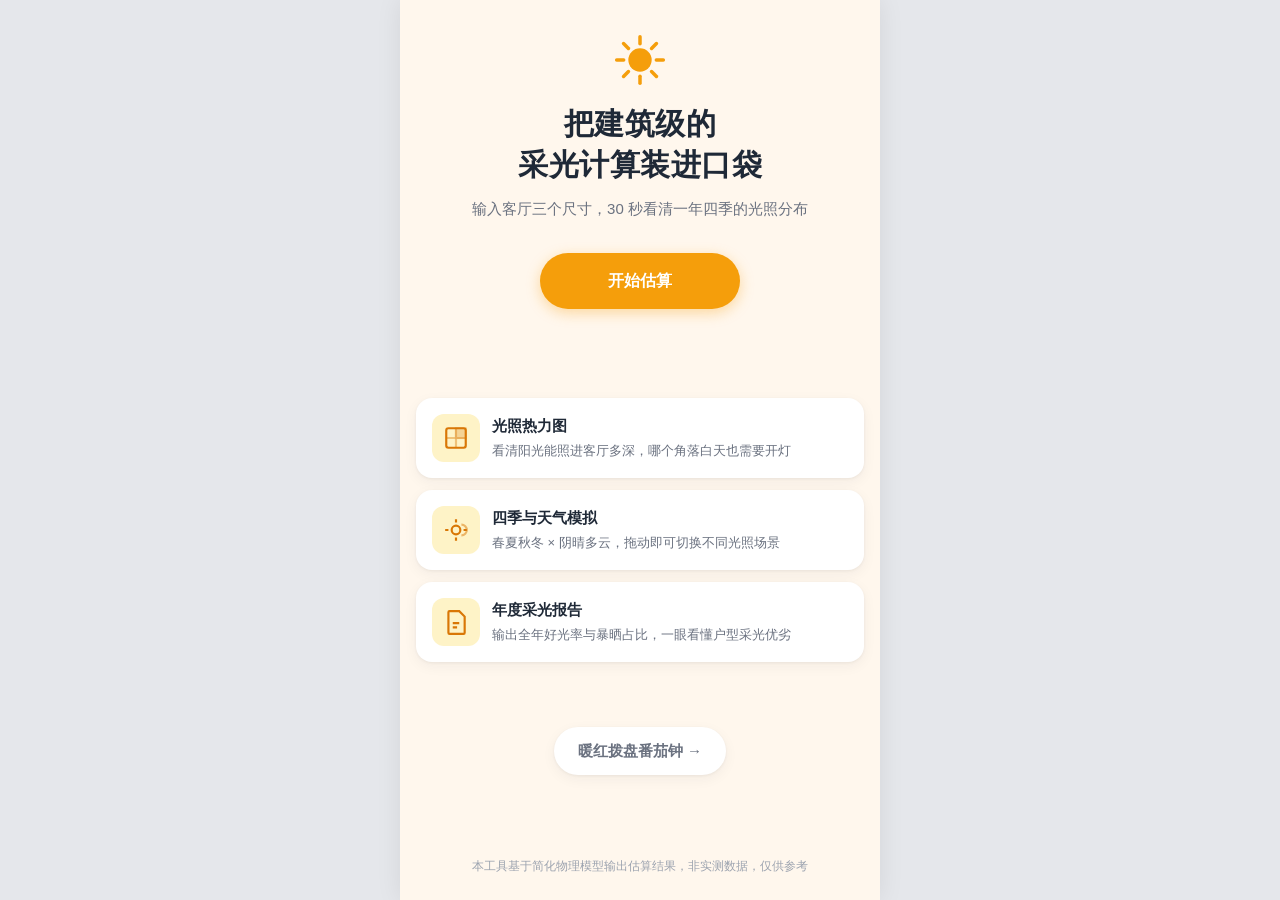
==== index.html @ aa633b69 "Initial commit: 采光估算仪 + 暖红拨盘番茄钟" ====
<!DOCTYPE html>
<html lang="zh-CN">
<head>
  <meta charset="UTF-8">
  <meta name="viewport" content="width=device-width, initial-scale=1.0, viewport-fit=cover">
  <meta name="theme-color" content="#FFF7ED">
  <title>光宅 · 采光估算仪</title>
  <link rel="stylesheet" href="css/tokens.css">
  <link rel="stylesheet" href="css/base.css">
  <link rel="stylesheet" href="css/views.css">
</head>
<body>
<div id="app">

  <!-- ==================== 视图 1：首页 ==================== -->
  <section class="view view-home" data-view="home">
    <div class="home-hero">
      <div class="home-logo" aria-hidden="true">
        <svg viewBox="0 0 48 48" width="56" height="56">
          <circle cx="24" cy="24" r="10" fill="#F59E0B"/>
          <g stroke="#F59E0B" stroke-width="3" stroke-linecap="round">
            <line x1="24" y1="4"  x2="24" y2="10"/>
            <line x1="24" y1="38" x2="24" y2="44"/>
            <line x1="4"  y1="24" x2="10" y2="24"/>
            <line x1="38" y1="24" x2="44" y2="24"/>
            <line x1="9.9"  y1="9.9"  x2="14.1" y2="14.1"/>
            <line x1="33.9" y1="33.9" x2="38.1" y2="38.1"/>
            <line x1="9.9"  y1="38.1" x2="14.1" y2="33.9"/>
            <line x1="33.9" y1="14.1" x2="38.1" y2="9.9"/>
          </g>
        </svg>
      </div>
      <h1 class="home-title">把建筑级的<br>采光计算装进口袋</h1>
      <p class="home-sub">输入客厅三个尺寸，30 秒看清一年四季的光照分布</p>
      <a class="btn btn-primary btn-lg" href="#/input">开始估算</a>
    </div>

    <div class="home-features">
      <div class="feature-card">
        <div class="feature-icon">
          <svg viewBox="0 0 24 24" width="26" height="26" fill="none" stroke="currentColor" stroke-width="2">
            <rect x="3" y="3" width="18" height="18" rx="2"/>
            <path d="M3 12h18M12 3v18" opacity=".4"/>
            <rect x="12" y="3" width="9" height="9" fill="currentColor" opacity=".25"/>
          </svg>
        </div>
        <h3>光照热力图</h3>
        <p>看清阳光能照进客厅多深，哪个角落白天也需要开灯</p>
      </div>
      <div class="feature-card">
        <div class="feature-icon">
          <svg viewBox="0 0 24 24" width="26" height="26" fill="none" stroke="currentColor" stroke-width="2">
            <circle cx="12" cy="12" r="4"/>
            <path d="M12 2v3M12 19v3M2 12h3M19 12h3"/>
            <path d="M17 7a5 5 0 0 1 0 10" opacity=".5"/>
          </svg>
        </div>
        <h3>四季与天气模拟</h3>
        <p>春夏秋冬 × 阴晴多云，拖动即可切换不同光照场景</p>
      </div>
      <div class="feature-card">
        <div class="feature-icon">
          <svg viewBox="0 0 24 24" width="26" height="26" fill="none" stroke="currentColor" stroke-width="2">
            <path d="M6 2h9l5 5v15a1 1 0 0 1-1 1H6a1 1 0 0 1-1-1V3a1 1 0 0 1 1-1z"/>
            <path d="M9 13h6M9 17h4"/>
          </svg>
        </div>
        <h3>年度采光报告</h3>
        <p>输出全年好光率与暴晒占比，一眼看懂户型采光优劣</p>
      </div>
    </div>

    <div class="home-links">
      <a class="btn btn-ghost" href="pomodoro.html">暖红拨盘番茄钟 →</a>
    </div>

    <p class="disclaimer">本工具基于简化物理模型输出估算结果，非实测数据，仅供参考</p>
  </section>

  <!-- ==================== 视图 2：输入页 ==================== -->
  <section class="view view-input" data-view="input">
    <header class="view-header">
      <a class="header-back" href="#/home" aria-label="返回">
        <svg viewBox="0 0 24 24" width="22" height="22" fill="none" stroke="currentColor" stroke-width="2.4" stroke-linecap="round"><path d="M15 5l-7 7 7 7"/></svg>
      </a>
      <h2>填写客厅信息</h2>
      <span class="header-spacer"></span>
    </header>

    <div class="view-body">

      <!-- 必填：三个尺寸 -->
      <div class="card">
        <div class="card-title">
          <span class="card-badge">必填</span>
          <h3>客厅尺寸</h3>
        </div>

        <div class="field" data-field="width">
          <div class="field-head">
            <label>客厅面宽</label>
            <span class="field-val"><b data-val>3.6</b> m</span>
          </div>
          <input type="range" min="2.5" max="6" step="0.1" value="3.6">
          <p class="field-hint">窗户所在墙面的宽度</p>
        </div>

        <div class="field" data-field="depth">
          <div class="field-head">
            <label>客厅进深</label>
            <span class="field-val"><b data-val>4.5</b> m</span>
          </div>
          <input type="range" min="2.5" max="8" step="0.1" value="4.5">
          <p class="field-hint">从窗户墙面到对面墙面的距离</p>
        </div>

        <div class="field" data-field="windowWidth">
          <div class="field-head">
            <label>窗户总宽</label>
            <span class="field-val"><b data-val>1.8</b> m</span>
          </div>
          <input type="range" min="0.8" max="4" step="0.1" value="1.8">
          <p class="field-hint">所有窗户玻璃加起来的总宽度</p>
        </div>
      </div>

      <!-- 选填：朝向 / 楼层 / 玻璃 / 窗框 -->
      <div class="card">
        <div class="card-title">
          <span class="card-badge card-badge-optional">选填</span>
          <h3>朝向与材质</h3>
          <span class="card-note">均有默认值</span>
        </div>

        <div class="field">
          <div class="field-head"><label>客厅朝向</label></div>
          <!-- 罗盘式选择器：6 个可选朝向 -->
          <div class="compass" data-field="orientation">
            <button class="compass-btn" data-value="N"  style="--x:50%; --y:6%">北</button>
            <button class="compass-btn" data-value="E"  style="--x:94%; --y:50%">东</button>
            <button class="compass-btn is-active" data-value="S"  style="--x:50%; --y:94%">南</button>
            <button class="compass-btn" data-value="W"  style="--x:6%;  --y:50%">西</button>
            <button class="compass-btn" data-value="SE" style="--x:85%; --y:85%">东南</button>
            <button class="compass-btn" data-value="SW" style="--x:15%; --y:85%">西南</button>
            <span class="compass-center">朝向</span>
          </div>
        </div>

        <div class="field" data-field="floor">
          <div class="field-head"><label>所在楼层</label><span class="card-note">仅支持低楼层</span></div>
          <div class="chip-row">
            <button class="chip" data-value="1">1 层</button>
            <button class="chip is-active" data-value="2">2 层</button>
            <button class="chip" data-value="3">3 层</button>
            <button class="chip" data-value="4">4 层</button>
          </div>
        </div>

        <div class="field" data-field="glass">
          <div class="field-head"><label>玻璃类型</label></div>
          <div class="chip-row">
            <button class="chip is-active" data-value="clear">普通透明</button>
            <button class="chip" data-value="lowe">Low-E 镀膜</button>
            <button class="chip" data-value="ultra">超白玻</button>
          </div>
        </div>

        <div class="field" data-field="frame">
          <div class="field-head"><label>窗框类型</label></div>
          <div class="chip-row">
            <button class="chip is-active" data-value="plastic">塑钢</button>
            <button class="chip" data-value="thermal">断桥铝</button>
          </div>
        </div>
      </div>

      <!-- 选填：窗外树木 -->
      <div class="card">
        <div class="card-title">
          <span class="card-badge card-badge-optional">选填</span>
          <h3>窗外大型树木</h3>
          <label class="switch" data-field="hasTree">
            <input type="checkbox">
            <span class="switch-track"></span>
          </label>
        </div>

        <div class="tree-panel" hidden>
          <div class="field" data-field="treeSpecies">
            <div class="field-head"><label>树种</label></div>
            <div class="chip-row chip-row-wrap">
              <button class="chip is-active" data-value="wutong">梧桐</button>
              <button class="chip" data-value="yinxing">银杏</button>
              <button class="chip" data-value="xiangzhang">香樟（常绿）</button>
              <button class="chip" data-value="guohuai">国槐</button>
              <button class="chip" data-value="baila">白蜡</button>
            </div>
          </div>

          <div class="field" data-field="treeFloor">
            <div class="field-head"><label>树冠大约到达楼层</label></div>
            <div class="chip-row">
              <button class="chip is-active" data-value="1">1 层</button>
              <button class="chip" data-value="2">2 层</button>
              <button class="chip" data-value="3">3 层</button>
            </div>
          </div>

          <div class="field" data-field="crownWidth">
            <div class="field-head">
              <label>树冠覆盖宽度</label>
              <span class="field-val"><b data-val>6</b> m</span>
            </div>
            <input type="range" min="2" max="15" step="0.5" value="6">
            <p class="field-hint">目测树冠横向展开的大致宽度</p>
          </div>
        </div>
      </div>
    </div>

    <footer class="view-footer">
      <a class="btn btn-primary btn-lg btn-block" href="#/workspace">生成光照热力图</a>
    </footer>
  </section>

  <!-- ==================== 视图 3：工作区（热力图） ==================== -->
  <section class="view view-workspace" data-view="workspace">
    <header class="view-header">
      <a class="header-back" href="#/input" aria-label="返回">
        <svg viewBox="0 0 24 24" width="22" height="22" fill="none" stroke="currentColor" stroke-width="2.4" stroke-linecap="round"><path d="M15 5l-7 7 7 7"/></svg>
      </a>
      <h2>光照热力图</h2>
      <span class="header-spacer"></span>
    </header>

    <div class="view-body">
      <!-- 户型摘要条 -->
      <div class="summary-bar" id="ws-summary">
        <span data-sum="orientation">正南</span>
        <i></i><span data-sum="floor">2 层</span>
        <i></i><span data-sum="size">3.6 × 4.5 m</span>
        <i></i><span data-sum="window">窗 1.8 m</span>
      </div>

      <!-- 热力图画布 -->
      <div class="card heatmap-card">
        <canvas id="heatmap" width="640" height="760"></canvas>
        <div class="heat-legend">
          <span class="heat-legend-min">暗</span>
          <div class="heat-legend-bar"></div>
          <span class="heat-legend-max">亮</span>
        </div>
        <div class="heat-scale-labels">
          <span>&lt;150</span><span>300</span><span>600+</span><span>Lux</span>
        </div>
      </div>

      <!-- 场景切换器 -->
      <div class="card scenario-card">
        <div class="scenario-group" data-scenario="season">
          <label>季节</label>
          <div class="segmented">
            <button data-value="spring">春</button>
            <button class="is-active" data-value="summer">夏</button>
            <button data-value="autumn">秋</button>
            <button data-value="winter">冬</button>
          </div>
        </div>
        <div class="scenario-group" data-scenario="weather">
          <label>天气</label>
          <div class="segmented">
            <button class="is-active" data-value="sunny">晴</button>
            <button data-value="cloudy">多云</button>
            <button data-value="overcast">阴</button>
          </div>
        </div>
        <div class="scenario-group" data-scenario="slot">
          <label>时段</label>
          <div class="segmented">
            <button data-value="morning">上午</button>
            <button class="is-active" data-value="noon">中午</button>
            <button data-value="afternoon">下午</button>
          </div>
        </div>
      </div>

      <!-- 场景结论摘要 -->
      <div class="stat-row">
        <div class="stat-card">
          <span class="stat-num" data-stat="mean">--</span>
          <span class="stat-label">平均照度 Lux</span>
        </div>
        <div class="stat-card">
          <span class="stat-num" data-stat="comfort">--</span>
          <span class="stat-label">舒适区占比</span>
        </div>
        <div class="stat-card" data-stat-card="glare">
          <span class="stat-num" data-stat="glare">--</span>
          <span class="stat-label">暴晒风险</span>
        </div>
      </div>
    </div>

    <footer class="view-footer view-footer-split">
      <a class="btn btn-ghost" href="#/input">修改户型</a>
      <a class="btn btn-primary" href="#/report">查看年度报告</a>
    </footer>
  </section>

  <!-- ==================== 视图 4：年度报告 ==================== -->
  <section class="view view-report" data-view="report">
    <header class="view-header">
      <a class="header-back" href="#/workspace" aria-label="返回">
        <svg viewBox="0 0 24 24" width="22" height="22" fill="none" stroke="currentColor" stroke-width="2.4" stroke-linecap="round"><path d="M15 5l-7 7 7 7"/></svg>
      </a>
      <h2>年度采光报告</h2>
      <span class="header-spacer"></span>
    </header>

    <div class="view-body">
      <!-- 头条数字 -->
      <div class="report-hero">
        <div class="report-hero-num"><span data-report="goodLight">--</span><em>%</em></div>
        <p class="report-hero-text">的时间里，客厅白天<b>无需开灯</b></p>
        <p class="report-hero-sub" data-report="subtitle">基于四季与典型天气的简化估算</p>
      </div>

      <!-- 两项年度指标 -->
      <div class="card metric-card">
        <div class="metric">
          <div class="metric-head">
            <span>年均好光率</span>
            <b><span data-report="goodLight2">--</span>%</b>
          </div>
          <div class="metric-bar"><div class="metric-bar-fill metric-bar-good" data-bar="goodLight"></div></div>
          <p class="metric-note">多数区域照度 ≥ 300 Lux 的时间占比</p>
        </div>
        <div class="metric">
          <div class="metric-head">
            <span>年暴晒占比</span>
            <b><span data-report="overexpose">--</span>%</b>
          </div>
          <div class="metric-bar"><div class="metric-bar-fill metric-bar-bad" data-bar="overexpose"></div></div>
          <p class="metric-note">局部出现强烈直射光（&gt;10000 Lux）的时间占比</p>
        </div>
      </div>

      <!-- 风险与建议 -->
      <div class="card advice-card">
        <h3 class="advice-title advice-title-risk">主要风险</h3>
        <p data-report="risk">--</p>
        <h3 class="advice-title advice-title-tip">改善建议</h3>
        <p data-report="tip">--</p>
      </div>

      <p class="disclaimer">
        本报告基于简化物理模型的粗估结果（天气权重：晴 40% / 多云 35% / 阴 25%），
        未接入实测气象数据，不可用于绿色建筑认证或法律依据，仅供看房参考。
      </p>
    </div>

    <footer class="view-footer view-footer-split">
      <a class="btn btn-ghost" href="#/input">重新估算</a>
      <button class="btn btn-primary" id="btn-share" type="button">生成分享图</button>
    </footer>
  </section>

</div>

<script type="module" src="js/main.js"></script>
</body>
</html>
---- css/tokens.css ----
/* ============================================================
   设计变量 Design Tokens
   光宅 · 采光估算仪 —— 暖色阳光主题
   ============================================================ */
:root {
  /* 主色：阳光琥珀 */
  --color-primary: #F59E0B;
  --color-primary-dark: #D97706;
  --color-primary-light: #FEF3C7;

  /* 文字：深墨蓝 */
  --color-ink: #1F2937;
  --color-ink-secondary: #6B7280;
  --color-ink-faint: #9CA3AF;

  /* 背景 */
  --color-bg: #FFF7ED;          /* 全局暖底 */
  --color-card: #FFFFFF;
  --color-field: #F3F4F6;

  /* 语义色 */
  --color-good: #10B981;
  --color-bad: #EF4444;

  /* 热力图色阶（暗 → 亮） */
  --heat-1: #3B82F6;   /* <150 Lux 蓝 */
  --heat-2: #60A5FA;
  --heat-3: #FDE047;   /* 300 Lux 黄 */
  --heat-4: #FB923C;   /* 600 Lux 橙 */
  --heat-5: #EF4444;   /* >1200 Lux 红 */

  /* 间距 */
  --space-1: 4px;
  --space-2: 8px;
  --space-3: 12px;
  --space-4: 16px;
  --space-5: 24px;
  --space-6: 32px;

  /* 圆角 */
  --radius-sm: 8px;
  --radius-md: 12px;
  --radius-lg: 16px;
  --radius-full: 999px;

  /* 阴影 */
  --shadow-card: 0 1px 3px rgba(31, 41, 55, .06), 0 4px 14px rgba(31, 41, 55, .05);
  --shadow-cta: 0 4px 14px rgba(245, 158, 11, .35);

  /* 字体 */
  --font-family: -apple-system, BlinkMacSystemFont, "PingFang SC",
                 "Hiragino Sans GB", "Microsoft YaHei", sans-serif;

  /* 布局 */
  --app-max-width: 480px;
  --header-height: 52px;
  --footer-height: 76px;
}
---- css/base.css ----
/* ============================================================
   基础样式与共享组件
   ============================================================ */
* { box-sizing: border-box; margin: 0; padding: 0; }

html { -webkit-text-size-adjust: 100%; }

body {
  font-family: var(--font-family);
  background: #E5E7EB;
  color: var(--color-ink);
  font-size: 15px;
  line-height: 1.6;
  -webkit-font-smoothing: antialiased;
}

/* 移动端容器：桌面浏览时居中限宽 */
#app {
  max-width: var(--app-max-width);
  margin: 0 auto;
  min-height: 100vh;
  min-height: 100dvh;
  background: var(--color-bg);
  position: relative;
  box-shadow: 0 0 24px rgba(0, 0, 0, .08);
}

a { text-decoration: none; color: inherit; -webkit-tap-highlight-color: transparent; }
button { font-family: inherit; border: none; background: none; cursor: pointer;
         color: inherit; -webkit-tap-highlight-color: transparent; }

/* ---------- 视图切换 ---------- */
.view { display: none; min-height: 100vh; min-height: 100dvh; flex-direction: column; }
.view.is-active { display: flex; }

.view-header {
  min-height: var(--header-height);
  display: flex; align-items: center; justify-content: space-between;
  padding: 0 var(--space-3);
  padding-top: env(safe-area-inset-top);
  position: sticky; top: 0; z-index: 10;
  background: var(--color-bg);
}
.view-header h2 { font-size: 17px; font-weight: 600; }
.header-back {
  width: 36px; height: 36px; display: flex; align-items: center; justify-content: center;
  border-radius: var(--radius-full); color: var(--color-ink);
}
.header-back:active { background: var(--color-field); }
.header-spacer { width: 36px; }

.view-body {
  flex: 1;
  padding: var(--space-3) var(--space-4) var(--space-5);
  display: flex; flex-direction: column; gap: var(--space-3);
}

.view-footer {
  position: sticky; bottom: 0; z-index: 10;
  padding: var(--space-3) var(--space-4);
  padding-bottom: calc(var(--space-3) + env(safe-area-inset-bottom));
  background: linear-gradient(to top, var(--color-bg) 70%, transparent);
  display: flex; gap: var(--space-3);
}
.view-footer-split .btn { flex: 1; }

/* ---------- 按钮 ---------- */
.btn {
  display: inline-flex; align-items: center; justify-content: center;
  padding: 12px 24px;
  border-radius: var(--radius-full);
  font-size: 15px; font-weight: 600;
  transition: transform .1s ease, box-shadow .2s ease;
}
.btn:active { transform: scale(.97); }
.btn-primary { background: var(--color-primary); color: #fff; box-shadow: var(--shadow-cta); }
.btn-primary:active { background: var(--color-primary-dark); }
.btn-ghost { background: var(--color-card); color: var(--color-ink-secondary);
             box-shadow: var(--shadow-card); }
.btn-lg { padding: 15px 32px; font-size: 16px; }
.btn-block { width: 100%; }

/* ---------- 卡片 ---------- */
.card {
  background: var(--color-card);
  border-radius: var(--radius-lg);
  padding: var(--space-4);
  box-shadow: var(--shadow-card);
}
.card-title {
  display: flex; align-items: center; gap: var(--space-2);
  margin-bottom: var(--space-4);
}
.card-title h3 { font-size: 16px; font-weight: 600; }
.card-badge {
  font-size: 11px; font-weight: 600; color: #fff;
  background: var(--color-primary);
  padding: 2px 8px; border-radius: var(--radius-full);
}
.card-badge-optional { background: var(--color-ink-faint); }
.card-note { margin-left: auto; font-size: 12px; color: var(--color-ink-faint); }

/* ---------- 表单字段 ---------- */
.field { margin-bottom: var(--space-5); }
.field:last-child { margin-bottom: 0; }
.field-head {
  display: flex; align-items: baseline; justify-content: space-between;
  margin-bottom: var(--space-2);
}
.field-head label { font-size: 14px; font-weight: 500; }
.field-val { font-size: 14px; color: var(--color-ink-secondary); }
.field-val b {
  color: var(--color-primary-dark); font-size: 18px;
  font-variant-numeric: tabular-nums;
}
.field-hint { font-size: 12px; color: var(--color-ink-faint); margin-top: var(--space-1); }

/* ---------- 滑杆 ---------- */
input[type="range"] {
  width: 100%; height: 28px;
  -webkit-appearance: none; appearance: none;
  background: transparent;
}
input[type="range"]::-webkit-slider-runnable-track {
  height: 6px; border-radius: var(--radius-full);
  background: var(--color-field);
}
input[type="range"]::-webkit-slider-thumb {
  -webkit-appearance: none; appearance: none;
  width: 24px; height: 24px; margin-top: -9px;
  border-radius: var(--radius-full);
  background: #fff;
  border: 3px solid var(--color-primary);
  box-shadow: 0 1px 4px rgba(0, 0, 0, .15);
}
input[type="range"]::-moz-range-track {
  height: 6px; border-radius: var(--radius-full); background: var(--color-field);
}
input[type="range"]::-moz-range-thumb {
  width: 18px; height: 18px; border-radius: var(--radius-full);
  background: #fff; border: 3px solid var(--color-primary);
}

/* ---------- 选项 chips ---------- */
.chip-row { display: flex; gap: var(--space-2); }
.chip-row-wrap { flex-wrap: wrap; }
.chip {
  flex: 1; min-width: 0;
  padding: 9px 12px;
  border-radius: var(--radius-md);
  background: var(--color-field);
  font-size: 14px; color: var(--color-ink-secondary);
  transition: all .15s ease;
  white-space: nowrap;
}
.chip-row-wrap .chip { flex: none; }
.chip.is-active {
  background: var(--color-primary-light);
  color: var(--color-primary-dark);
  font-weight: 600;
  box-shadow: inset 0 0 0 1.5px var(--color-primary);
}

/* ---------- 分段控件 ---------- */
.segmented {
  display: flex; flex: 1;
  background: var(--color-field);
  border-radius: var(--radius-md);
  padding: 3px; gap: 2px;
}
.segmented button {
  flex: 1; padding: 8px 0;
  border-radius: calc(var(--radius-md) - 3px);
  font-size: 14px; color: var(--color-ink-secondary);
  transition: all .15s ease;
}
.segmented button.is-active {
  background: #fff; color: var(--color-ink);
  font-weight: 600;
  box-shadow: 0 1px 3px rgba(0, 0, 0, .1);
}

/* ---------- 开关 ---------- */
.switch { position: relative; display: inline-block; margin-left: auto; }
.switch input { position: absolute; opacity: 0; width: 0; height: 0; }
.switch-track {
  display: block; width: 46px; height: 28px;
  border-radius: var(--radius-full);
  background: #D1D5DB;
  transition: background .2s ease;
  position: relative;
}
.switch-track::after {
  content: ""; position: absolute;
  width: 22px; height: 22px; top: 3px; left: 3px;
  border-radius: var(--radius-full);
  background: #fff;
  box-shadow: 0 1px 3px rgba(0, 0, 0, .2);
  transition: transform .2s ease;
}
.switch input:checked + .switch-track { background: var(--color-primary); }
.switch input:checked + .switch-track::after { transform: translateX(18px); }

/* ---------- 罗盘朝向选择器 ---------- */
.compass {
  position: relative;
  width: 190px; height: 190px;
  margin: var(--space-2) auto 0;
  border-radius: var(--radius-full);
  background: var(--color-field);
}
.compass-center {
  position: absolute; left: 50%; top: 50%;
  transform: translate(-50%, -50%);
  font-size: 12px; color: var(--color-ink-faint);
}
.compass-btn {
  position: absolute;
  left: var(--x); top: var(--y);
  transform: translate(-50%, -50%);
  min-width: 44px; height: 44px;
  padding: 0 6px;
  border-radius: var(--radius-full);
  background: var(--color-card);
  font-size: 13px; color: var(--color-ink-secondary);
  box-shadow: var(--shadow-card);
  transition: all .15s ease;
}
.compass-btn.is-active {
  background: var(--color-primary);
  color: #fff; font-weight: 600;
  box-shadow: var(--shadow-cta);
}

/* ---------- 免责说明 ---------- */
.disclaimer {
  padding: var(--space-4) var(--space-5) var(--space-5);
  font-size: 12px; line-height: 1.7;
  color: var(--color-ink-faint);
  text-align: center;
}
---- css/views.css ----
/* ============================================================
   各视图专属样式
   ============================================================ */

/* ==================== 首页 ==================== */
.view-home { justify-content: space-between; }

.home-hero {
  padding: calc(var(--space-6) + env(safe-area-inset-top)) var(--space-5) var(--space-5);
  text-align: center;
}
.home-logo { display: flex; justify-content: center; margin-bottom: var(--space-4); }
.home-title {
  font-size: 30px; font-weight: 700; line-height: 1.35;
  letter-spacing: .5px;
  margin-bottom: var(--space-3);
}
.home-sub {
  font-size: 15px; color: var(--color-ink-secondary);
  margin-bottom: var(--space-6);
}
.home-hero .btn { min-width: 200px; }

.home-features {
  padding: 0 var(--space-4);
  display: flex; flex-direction: column; gap: var(--space-3);
}
.feature-card {
  display: grid;
  grid-template-columns: 48px 1fr;
  grid-template-rows: auto auto;
  column-gap: var(--space-3);
  align-items: start;
  background: var(--color-card);
  border-radius: var(--radius-lg);
  padding: var(--space-4);
  box-shadow: var(--shadow-card);
}
.feature-icon {
  grid-row: 1 / 3;
  width: 48px; height: 48px;
  border-radius: var(--radius-md);
  background: var(--color-primary-light);
  color: var(--color-primary-dark);
  display: flex; align-items: center; justify-content: center;
}
.feature-card h3 { font-size: 15px; font-weight: 600; margin-bottom: 2px; }
.feature-card p { font-size: 13px; color: var(--color-ink-secondary); line-height: 1.5; }

.home-links {
  padding: 0 var(--space-4);
  display: flex;
  justify-content: center;
}

/* ==================== 输入页 ==================== */
.tree-panel {
  border-top: 1px dashed #E5E7EB;
  padding-top: var(--space-4);
  margin-top: var(--space-1);
}

/* ==================== 工作区 ==================== */
.summary-bar {
  display: flex; align-items: center; justify-content: center;
  gap: var(--space-2);
  font-size: 13px; color: var(--color-ink-secondary);
}
.summary-bar i {
  width: 3px; height: 3px; border-radius: var(--radius-full);
  background: var(--color-ink-faint);
}

.heatmap-card { padding: var(--space-3); }
#heatmap {
  display: block; width: 100%; height: auto;
  border-radius: var(--radius-md);
  background: #0F172A;
}

.heat-legend {
  display: flex; align-items: center; gap: var(--space-2);
  margin-top: var(--space-3);
}
.heat-legend-min, .heat-legend-max { font-size: 12px; color: var(--color-ink-faint); }
.heat-legend-bar {
  flex: 1; height: 10px;
  border-radius: var(--radius-full);
  background: linear-gradient(to right,
    var(--heat-1), var(--heat-2), var(--heat-3), var(--heat-4), var(--heat-5));
}
.heat-scale-labels {
  display: flex; justify-content: space-between;
  margin-top: var(--space-1);
  padding: 0 26px;
  font-size: 11px; color: var(--color-ink-faint);
  font-variant-numeric: tabular-nums;
}

/* 场景切换器 */
.scenario-card { display: flex; flex-direction: column; gap: var(--space-3); }
.scenario-group { display: flex; align-items: center; gap: var(--space-3); }
.scenario-group > label {
  flex: none; width: 32px;
  font-size: 13px; color: var(--color-ink-secondary);
}

/* 场景结论统计 */
.stat-row { display: flex; gap: var(--space-3); }
.stat-card {
  flex: 1;
  background: var(--color-card);
  border-radius: var(--radius-lg);
  padding: var(--space-3) var(--space-2);
  box-shadow: var(--shadow-card);
  text-align: center;
}
.stat-num {
  display: block;
  font-size: 20px; font-weight: 700;
  font-variant-numeric: tabular-nums;
  color: var(--color-ink);
}
.stat-num.is-warn { color: var(--color-bad); }
.stat-label {
  display: block; margin-top: 2px;
  font-size: 11px; color: var(--color-ink-faint);
}

/* ==================== 报告页 ==================== */
.report-hero {
  background: linear-gradient(160deg, #FFF7ED 0%, #FFEDD5 55%, #FED7AA 100%);
  border-radius: var(--radius-lg);
  padding: var(--space-6) var(--space-4) var(--space-5);
  text-align: center;
  box-shadow: var(--shadow-card);
}
.report-hero-num {
  font-size: 64px; font-weight: 800; line-height: 1;
  color: var(--color-primary-dark);
  font-variant-numeric: tabular-nums;
}
.report-hero-num em { font-style: normal; font-size: 28px; margin-left: 2px; }
.report-hero-text { margin-top: var(--space-2); font-size: 15px; }
.report-hero-text b { color: var(--color-primary-dark); }
.report-hero-sub { margin-top: var(--space-1); font-size: 12px; color: var(--color-ink-faint); }

.metric-card { display: flex; flex-direction: column; gap: var(--space-5); }
.metric-head {
  display: flex; align-items: baseline; justify-content: space-between;
  margin-bottom: var(--space-2);
}
.metric-head span { font-size: 14px; font-weight: 500; }
.metric-head b { font-size: 18px; font-variant-numeric: tabular-nums; }
.metric-bar {
  height: 10px; border-radius: var(--radius-full);
  background: var(--color-field);
  overflow: hidden;
}
.metric-bar-fill {
  height: 100%; width: 0;
  border-radius: var(--radius-full);
  transition: width .8s cubic-bezier(.22, 1, .36, 1);
}
.metric-bar-good { background: linear-gradient(to right, #FCD34D, var(--color-good)); }
.metric-bar-bad  { background: linear-gradient(to right, #FCD34D, var(--color-bad)); }
.metric-note { margin-top: var(--space-1); font-size: 12px; color: var(--color-ink-faint); }

.advice-card p { font-size: 14px; color: var(--color-ink-secondary); line-height: 1.7; }
.advice-title {
  font-size: 14px; font-weight: 600;
  display: flex; align-items: center; gap: 6px;
  margin-bottom: var(--space-1);
}
.advice-title::before {
  content: ""; width: 8px; height: 8px; border-radius: var(--radius-full);
}
.advice-title-risk { color: var(--color-bad); }
.advice-title-risk::before { background: var(--color-bad); }
.advice-title-tip { color: var(--color-good); margin-top: var(--space-4); }
.advice-title-tip::before { background: var(--color-good); }
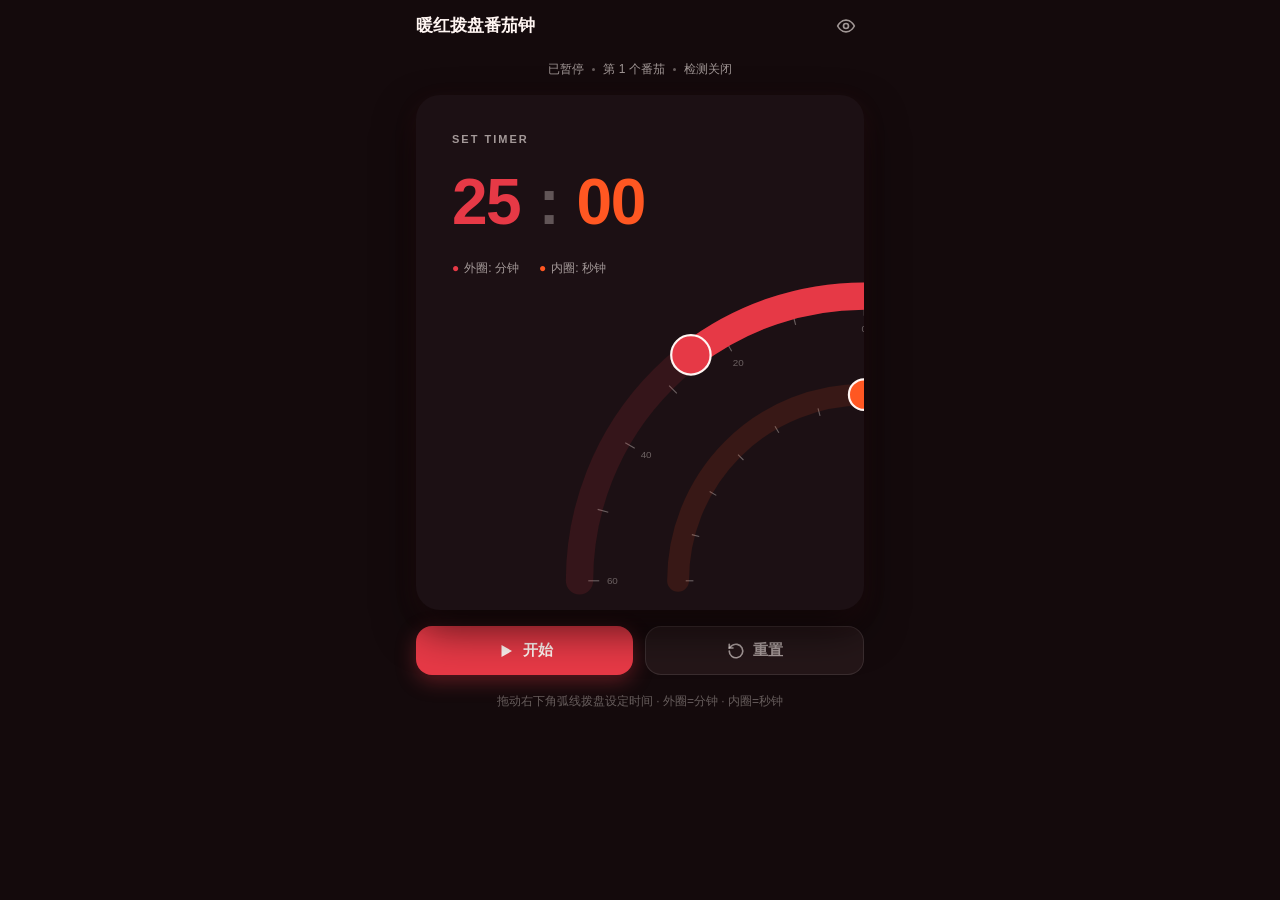
==== commit 855d7677: "添加 index.html 重定向至 pomodoro.html" ====
--- a/index.html
+++ b/index.html
@@ -2,371 +2,13 @@
 <html lang="zh-CN">
 <head>
   <meta charset="UTF-8">
-  <meta name="viewport" content="width=device-width, initial-scale=1.0, viewport-fit=cover">
-  <meta name="theme-color" content="#FFF7ED">
-  <title>光宅 · 采光估算仪</title>
-  <link rel="stylesheet" href="css/tokens.css">
-  <link rel="stylesheet" href="css/base.css">
-  <link rel="stylesheet" href="css/views.css">
+  <meta name="viewport" content="width=device-width, initial-scale=1.0">
+  <title>番茄钟</title>
+  <meta http-equiv="refresh" content="0; url=./pomodoro.html">
+  <link rel="canonical" href="./pomodoro.html">
 </head>
 <body>
-<div id="app">
-
-  <!-- ==================== 视图 1：首页 ==================== -->
-  <section class="view view-home" data-view="home">
-    <div class="home-hero">
-      <div class="home-logo" aria-hidden="true">
-        <svg viewBox="0 0 48 48" width="56" height="56">
-          <circle cx="24" cy="24" r="10" fill="#F59E0B"/>
-          <g stroke="#F59E0B" stroke-width="3" stroke-linecap="round">
-            <line x1="24" y1="4"  x2="24" y2="10"/>
-            <line x1="24" y1="38" x2="24" y2="44"/>
-            <line x1="4"  y1="24" x2="10" y2="24"/>
-            <line x1="38" y1="24" x2="44" y2="24"/>
-            <line x1="9.9"  y1="9.9"  x2="14.1" y2="14.1"/>
-            <line x1="33.9" y1="33.9" x2="38.1" y2="38.1"/>
-            <line x1="9.9"  y1="38.1" x2="14.1" y2="33.9"/>
-            <line x1="33.9" y1="14.1" x2="38.1" y2="9.9"/>
-          </g>
-        </svg>
-      </div>
-      <h1 class="home-title">把建筑级的<br>采光计算装进口袋</h1>
-      <p class="home-sub">输入客厅三个尺寸，30 秒看清一年四季的光照分布</p>
-      <a class="btn btn-primary btn-lg" href="#/input">开始估算</a>
-    </div>
-
-    <div class="home-features">
-      <div class="feature-card">
-        <div class="feature-icon">
-          <svg viewBox="0 0 24 24" width="26" height="26" fill="none" stroke="currentColor" stroke-width="2">
-            <rect x="3" y="3" width="18" height="18" rx="2"/>
-            <path d="M3 12h18M12 3v18" opacity=".4"/>
-            <rect x="12" y="3" width="9" height="9" fill="currentColor" opacity=".25"/>
-          </svg>
-        </div>
-        <h3>光照热力图</h3>
-        <p>看清阳光能照进客厅多深，哪个角落白天也需要开灯</p>
-      </div>
-      <div class="feature-card">
-        <div class="feature-icon">
-          <svg viewBox="0 0 24 24" width="26" height="26" fill="none" stroke="currentColor" stroke-width="2">
-            <circle cx="12" cy="12" r="4"/>
-            <path d="M12 2v3M12 19v3M2 12h3M19 12h3"/>
-            <path d="M17 7a5 5 0 0 1 0 10" opacity=".5"/>
-          </svg>
-        </div>
-        <h3>四季与天气模拟</h3>
-        <p>春夏秋冬 × 阴晴多云，拖动即可切换不同光照场景</p>
-      </div>
-      <div class="feature-card">
-        <div class="feature-icon">
-          <svg viewBox="0 0 24 24" width="26" height="26" fill="none" stroke="currentColor" stroke-width="2">
-            <path d="M6 2h9l5 5v15a1 1 0 0 1-1 1H6a1 1 0 0 1-1-1V3a1 1 0 0 1 1-1z"/>
-            <path d="M9 13h6M9 17h4"/>
-          </svg>
-        </div>
-        <h3>年度采光报告</h3>
-        <p>输出全年好光率与暴晒占比，一眼看懂户型采光优劣</p>
-      </div>
-    </div>
-
-    <div class="home-links">
-      <a class="btn btn-ghost" href="pomodoro.html">暖红拨盘番茄钟 →</a>
-    </div>
-
-    <p class="disclaimer">本工具基于简化物理模型输出估算结果，非实测数据，仅供参考</p>
-  </section>
-
-  <!-- ==================== 视图 2：输入页 ==================== -->
-  <section class="view view-input" data-view="input">
-    <header class="view-header">
-      <a class="header-back" href="#/home" aria-label="返回">
-        <svg viewBox="0 0 24 24" width="22" height="22" fill="none" stroke="currentColor" stroke-width="2.4" stroke-linecap="round"><path d="M15 5l-7 7 7 7"/></svg>
-      </a>
-      <h2>填写客厅信息</h2>
-      <span class="header-spacer"></span>
-    </header>
-
-    <div class="view-body">
-
-      <!-- 必填：三个尺寸 -->
-      <div class="card">
-        <div class="card-title">
-          <span class="card-badge">必填</span>
-          <h3>客厅尺寸</h3>
-        </div>
-
-        <div class="field" data-field="width">
-          <div class="field-head">
-            <label>客厅面宽</label>
-            <span class="field-val"><b data-val>3.6</b> m</span>
-          </div>
-          <input type="range" min="2.5" max="6" step="0.1" value="3.6">
-          <p class="field-hint">窗户所在墙面的宽度</p>
-        </div>
-
-        <div class="field" data-field="depth">
-          <div class="field-head">
-            <label>客厅进深</label>
-            <span class="field-val"><b data-val>4.5</b> m</span>
-          </div>
-          <input type="range" min="2.5" max="8" step="0.1" value="4.5">
-          <p class="field-hint">从窗户墙面到对面墙面的距离</p>
-        </div>
-
-        <div class="field" data-field="windowWidth">
-          <div class="field-head">
-            <label>窗户总宽</label>
-            <span class="field-val"><b data-val>1.8</b> m</span>
-          </div>
-          <input type="range" min="0.8" max="4" step="0.1" value="1.8">
-          <p class="field-hint">所有窗户玻璃加起来的总宽度</p>
-        </div>
-      </div>
-
-      <!-- 选填：朝向 / 楼层 / 玻璃 / 窗框 -->
-      <div class="card">
-        <div class="card-title">
-          <span class="card-badge card-badge-optional">选填</span>
-          <h3>朝向与材质</h3>
-          <span class="card-note">均有默认值</span>
-        </div>
-
-        <div class="field">
-          <div class="field-head"><label>客厅朝向</label></div>
-          <!-- 罗盘式选择器：6 个可选朝向 -->
-          <div class="compass" data-field="orientation">
-            <button class="compass-btn" data-value="N"  style="--x:50%; --y:6%">北</button>
-            <button class="compass-btn" data-value="E"  style="--x:94%; --y:50%">东</button>
-            <button class="compass-btn is-active" data-value="S"  style="--x:50%; --y:94%">南</button>
-            <button class="compass-btn" data-value="W"  style="--x:6%;  --y:50%">西</button>
-            <button class="compass-btn" data-value="SE" style="--x:85%; --y:85%">东南</button>
-            <button class="compass-btn" data-value="SW" style="--x:15%; --y:85%">西南</button>
-            <span class="compass-center">朝向</span>
-          </div>
-        </div>
-
-        <div class="field" data-field="floor">
-          <div class="field-head"><label>所在楼层</label><span class="card-note">仅支持低楼层</span></div>
-          <div class="chip-row">
-            <button class="chip" data-value="1">1 层</button>
-            <button class="chip is-active" data-value="2">2 层</button>
-            <button class="chip" data-value="3">3 层</button>
-            <button class="chip" data-value="4">4 层</button>
-          </div>
-        </div>
-
-        <div class="field" data-field="glass">
-          <div class="field-head"><label>玻璃类型</label></div>
-          <div class="chip-row">
-            <button class="chip is-active" data-value="clear">普通透明</button>
-            <button class="chip" data-value="lowe">Low-E 镀膜</button>
-            <button class="chip" data-value="ultra">超白玻</button>
-          </div>
-        </div>
-
-        <div class="field" data-field="frame">
-          <div class="field-head"><label>窗框类型</label></div>
-          <div class="chip-row">
-            <button class="chip is-active" data-value="plastic">塑钢</button>
-            <button class="chip" data-value="thermal">断桥铝</button>
-          </div>
-        </div>
-      </div>
-
-      <!-- 选填：窗外树木 -->
-      <div class="card">
-        <div class="card-title">
-          <span class="card-badge card-badge-optional">选填</span>
-          <h3>窗外大型树木</h3>
-          <label class="switch" data-field="hasTree">
-            <input type="checkbox">
-            <span class="switch-track"></span>
-          </label>
-        </div>
-
-        <div class="tree-panel" hidden>
-          <div class="field" data-field="treeSpecies">
-            <div class="field-head"><label>树种</label></div>
-            <div class="chip-row chip-row-wrap">
-              <button class="chip is-active" data-value="wutong">梧桐</button>
-              <button class="chip" data-value="yinxing">银杏</button>
-              <button class="chip" data-value="xiangzhang">香樟（常绿）</button>
-              <button class="chip" data-value="guohuai">国槐</button>
-              <button class="chip" data-value="baila">白蜡</button>
-            </div>
-          </div>
-
-          <div class="field" data-field="treeFloor">
-            <div class="field-head"><label>树冠大约到达楼层</label></div>
-            <div class="chip-row">
-              <button class="chip is-active" data-value="1">1 层</button>
-              <button class="chip" data-value="2">2 层</button>
-              <button class="chip" data-value="3">3 层</button>
-            </div>
-          </div>
-
-          <div class="field" data-field="crownWidth">
-            <div class="field-head">
-              <label>树冠覆盖宽度</label>
-              <span class="field-val"><b data-val>6</b> m</span>
-            </div>
-            <input type="range" min="2" max="15" step="0.5" value="6">
-            <p class="field-hint">目测树冠横向展开的大致宽度</p>
-          </div>
-        </div>
-      </div>
-    </div>
-
-    <footer class="view-footer">
-      <a class="btn btn-primary btn-lg btn-block" href="#/workspace">生成光照热力图</a>
-    </footer>
-  </section>
-
-  <!-- ==================== 视图 3：工作区（热力图） ==================== -->
-  <section class="view view-workspace" data-view="workspace">
-    <header class="view-header">
-      <a class="header-back" href="#/input" aria-label="返回">
-        <svg viewBox="0 0 24 24" width="22" height="22" fill="none" stroke="currentColor" stroke-width="2.4" stroke-linecap="round"><path d="M15 5l-7 7 7 7"/></svg>
-      </a>
-      <h2>光照热力图</h2>
-      <span class="header-spacer"></span>
-    </header>
-
-    <div class="view-body">
-      <!-- 户型摘要条 -->
-      <div class="summary-bar" id="ws-summary">
-        <span data-sum="orientation">正南</span>
-        <i></i><span data-sum="floor">2 层</span>
-        <i></i><span data-sum="size">3.6 × 4.5 m</span>
-        <i></i><span data-sum="window">窗 1.8 m</span>
-      </div>
-
-      <!-- 热力图画布 -->
-      <div class="card heatmap-card">
-        <canvas id="heatmap" width="640" height="760"></canvas>
-        <div class="heat-legend">
-          <span class="heat-legend-min">暗</span>
-          <div class="heat-legend-bar"></div>
-          <span class="heat-legend-max">亮</span>
-        </div>
-        <div class="heat-scale-labels">
-          <span>&lt;150</span><span>300</span><span>600+</span><span>Lux</span>
-        </div>
-      </div>
-
-      <!-- 场景切换器 -->
-      <div class="card scenario-card">
-        <div class="scenario-group" data-scenario="season">
-          <label>季节</label>
-          <div class="segmented">
-            <button data-value="spring">春</button>
-            <button class="is-active" data-value="summer">夏</button>
-            <button data-value="autumn">秋</button>
-            <button data-value="winter">冬</button>
-          </div>
-        </div>
-        <div class="scenario-group" data-scenario="weather">
-          <label>天气</label>
-          <div class="segmented">
-            <button class="is-active" data-value="sunny">晴</button>
-            <button data-value="cloudy">多云</button>
-            <button data-value="overcast">阴</button>
-          </div>
-        </div>
-        <div class="scenario-group" data-scenario="slot">
-          <label>时段</label>
-          <div class="segmented">
-            <button data-value="morning">上午</button>
-            <button class="is-active" data-value="noon">中午</button>
-            <button data-value="afternoon">下午</button>
-          </div>
-        </div>
-      </div>
-
-      <!-- 场景结论摘要 -->
-      <div class="stat-row">
-        <div class="stat-card">
-          <span class="stat-num" data-stat="mean">--</span>
-          <span class="stat-label">平均照度 Lux</span>
-        </div>
-        <div class="stat-card">
-          <span class="stat-num" data-stat="comfort">--</span>
-          <span class="stat-label">舒适区占比</span>
-        </div>
-        <div class="stat-card" data-stat-card="glare">
-          <span class="stat-num" data-stat="glare">--</span>
-          <span class="stat-label">暴晒风险</span>
-        </div>
-      </div>
-    </div>
-
-    <footer class="view-footer view-footer-split">
-      <a class="btn btn-ghost" href="#/input">修改户型</a>
-      <a class="btn btn-primary" href="#/report">查看年度报告</a>
-    </footer>
-  </section>
-
-  <!-- ==================== 视图 4：年度报告 ==================== -->
-  <section class="view view-report" data-view="report">
-    <header class="view-header">
-      <a class="header-back" href="#/workspace" aria-label="返回">
-        <svg viewBox="0 0 24 24" width="22" height="22" fill="none" stroke="currentColor" stroke-width="2.4" stroke-linecap="round"><path d="M15 5l-7 7 7 7"/></svg>
-      </a>
-      <h2>年度采光报告</h2>
-      <span class="header-spacer"></span>
-    </header>
-
-    <div class="view-body">
-      <!-- 头条数字 -->
-      <div class="report-hero">
-        <div class="report-hero-num"><span data-report="goodLight">--</span><em>%</em></div>
-        <p class="report-hero-text">的时间里，客厅白天<b>无需开灯</b></p>
-        <p class="report-hero-sub" data-report="subtitle">基于四季与典型天气的简化估算</p>
-      </div>
-
-      <!-- 两项年度指标 -->
-      <div class="card metric-card">
-        <div class="metric">
-          <div class="metric-head">
-            <span>年均好光率</span>
-            <b><span data-report="goodLight2">--</span>%</b>
-          </div>
-          <div class="metric-bar"><div class="metric-bar-fill metric-bar-good" data-bar="goodLight"></div></div>
-          <p class="metric-note">多数区域照度 ≥ 300 Lux 的时间占比</p>
-        </div>
-        <div class="metric">
-          <div class="metric-head">
-            <span>年暴晒占比</span>
-            <b><span data-report="overexpose">--</span>%</b>
-          </div>
-          <div class="metric-bar"><div class="metric-bar-fill metric-bar-bad" data-bar="overexpose"></div></div>
-          <p class="metric-note">局部出现强烈直射光（&gt;10000 Lux）的时间占比</p>
-        </div>
-      </div>
-
-      <!-- 风险与建议 -->
-      <div class="card advice-card">
-        <h3 class="advice-title advice-title-risk">主要风险</h3>
-        <p data-report="risk">--</p>
-        <h3 class="advice-title advice-title-tip">改善建议</h3>
-        <p data-report="tip">--</p>
-      </div>
-
-      <p class="disclaimer">
-        本报告基于简化物理模型的粗估结果（天气权重：晴 40% / 多云 35% / 阴 25%），
-        未接入实测气象数据，不可用于绿色建筑认证或法律依据，仅供看房参考。
-      </p>
-    </div>
-
-    <footer class="view-footer view-footer-split">
-      <a class="btn btn-ghost" href="#/input">重新估算</a>
-      <button class="btn btn-primary" id="btn-share" type="button">生成分享图</button>
-    </footer>
-  </section>
-
-</div>
-
-<script type="module" src="js/main.js"></script>
+  <p>正在跳转……<a href="./pomodoro.html">点击这里</a></p>
+  <script>location.replace('./pomodoro.html');</script>
 </body>
 </html>
